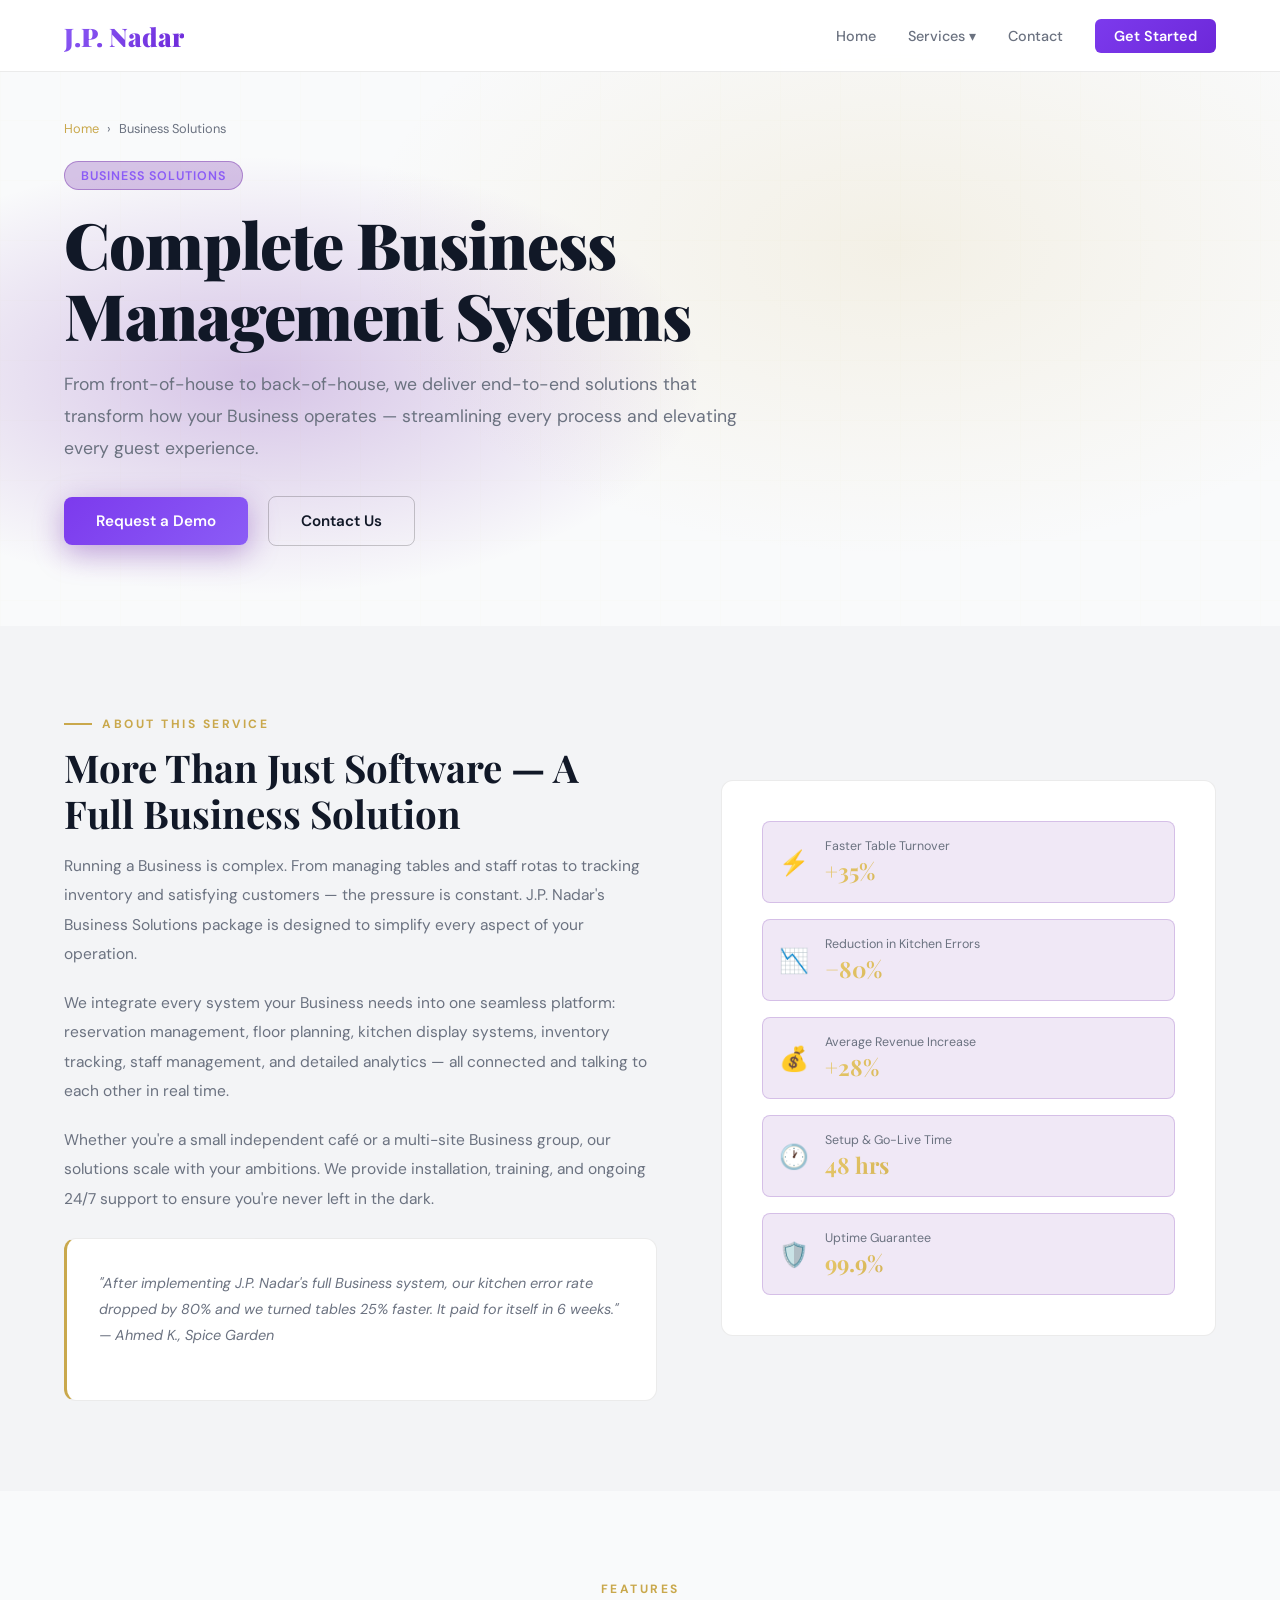
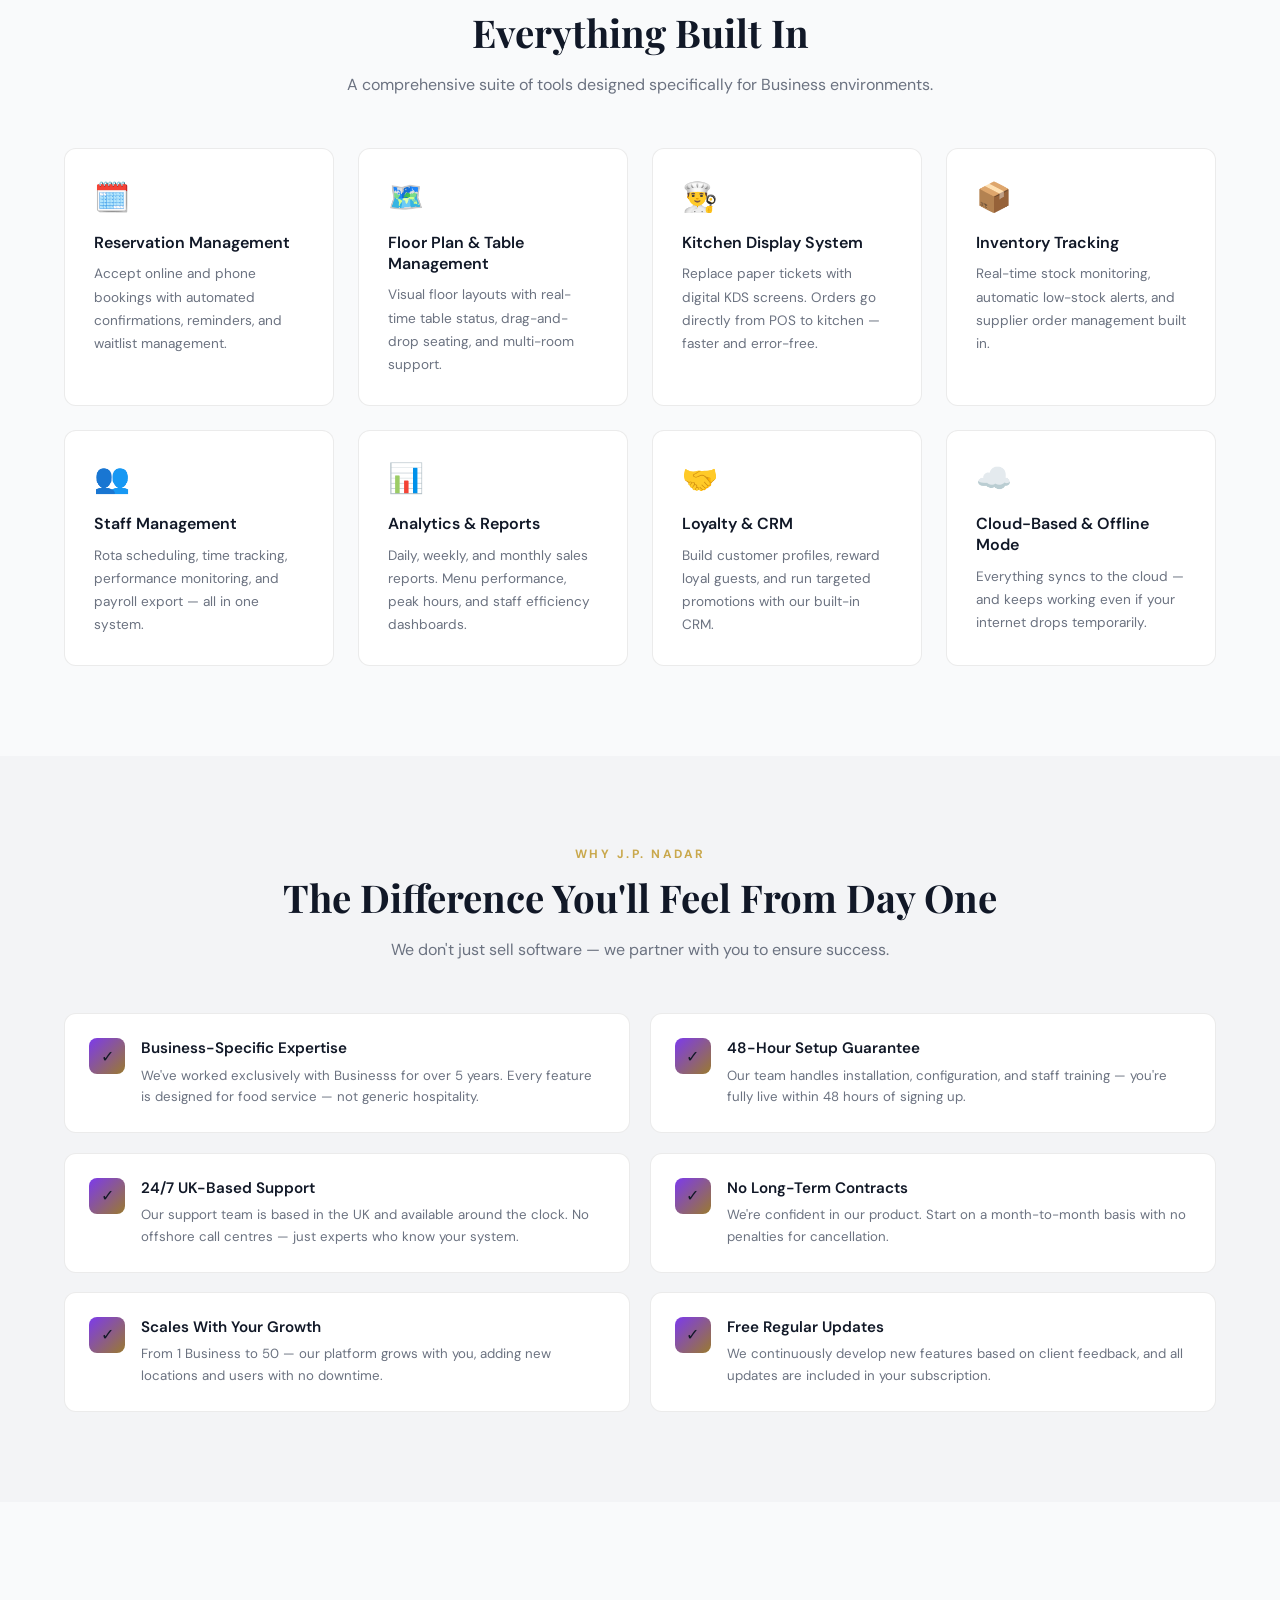
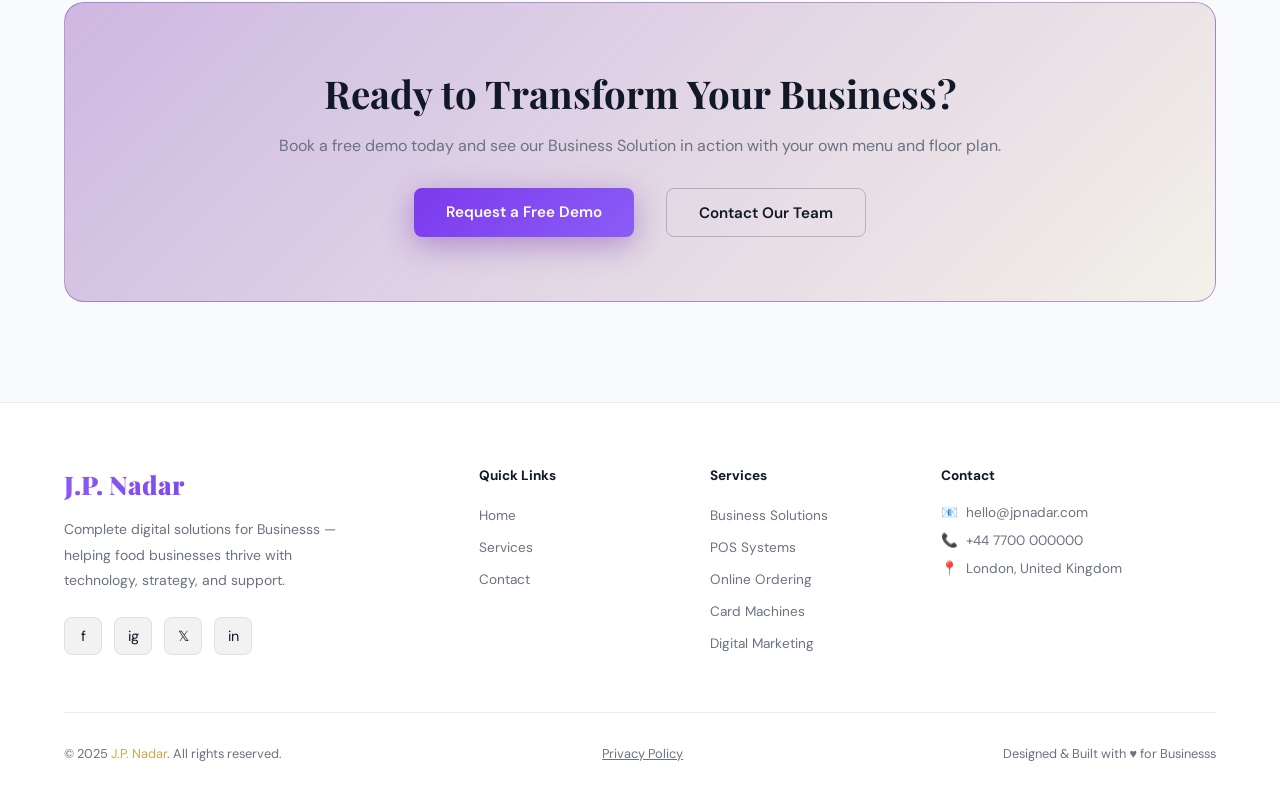
==== Business-solutions.html @ 86907c16 "feat: final updates and fixes" ====
<!DOCTYPE html>
<html lang="en">
<head>
  <meta charset="UTF-8" />
  <meta name="viewport" content="width=device-width, initial-scale=1.0" />
  <title>Business Solutions | J.P. Nadar</title>
  <meta name="description" content="J.P. Nadar provides complete Business management solutions — streamline operations, cut costs and delight customers." />
  <meta name="keywords" content="Business management system, Business solutions, Business software UK" />
  <link rel="preconnect" href="https://fonts.googleapis.com" />
  <link rel="preconnect" href="https://fonts.gstatic.com" crossorigin />
  <link href="https://fonts.googleapis.com/css2?family=Playfair+Display:wght@700;900&family=DM+Sans:wght@300;400;500;600&display=swap" rel="stylesheet" />
  <link rel="stylesheet" href="style-sub.css" />
</head>
<body>
<nav id="navbar">
  <a href="index.html" class="logo">J.P. Nadar</a>
  <ul class="nav-links">
    <li><a href="index.html">Home</a></li>
    <li class="dropdown">
      <a href="#">Services ▾</a>
      <div class="dropdown-menu">
        <a href="Business-solutions.html">🍽️ Business Solutions</a>
        <a href="pos-systems.html">🖥️ POS Systems</a>
        <a href="online-ordering.html">📱 Online Ordering</a>
        <a href="card-machines.html">💳 Card Machines</a>
        <a href="digital-marketing.html">📣 Digital Marketing</a>
      </div>
    </li>
    <li><a href="index.html#contact">Contact</a></li>
    <li><a href="index.html#contact" class="nav-cta">Get Started</a></li>
  </ul>
  <div class="hamburger" onclick="toggleMenu()" id="hamburger">
    <span></span><span></span><span></span>
  </div>
</nav>

<div class="mobile-menu" id="mobileMenu">
  <a href="index.html">Home</a>
  
  <div style="padding: 15px 0 5px 0; color: #C9A84C; font-size: 0.75rem; font-weight: 700; text-transform: uppercase; letter-spacing: 1px;">Our Services</div>
  
  <a href="Business-solutions.html" class="mobile-sub-link" style="color: #C9A84C !important;">🍽️ Business Solutions</a>
  <a href="pos-systems.html" class="mobile-sub-link">🖥️ POS Systems</a>
  <a href="online-ordering.html" class="mobile-sub-link">📱 Online Ordering</a> 
  <a href="card-machines.html" class="mobile-sub-link">💳 Card Machines</a>
  <a href="digital-marketing.html" class="mobile-sub-link">📣 Digital Marketing</a>
  
  <a href="index.html#contact">Contact</a>
</div>

<!-- HERO -->
<section class="page-hero">
  <div class="page-hero-bg"></div><div class="page-hero-grid"></div>
  <div class="page-hero-content">
    <div class="breadcrumb"><a href="index.html">Home</a> › <span>Business Solutions</span></div>
    <div class="service-tag">Business Solutions</div>
    <h1>Complete Business Management Systems</h1>
    <p class="hero-sub">From front-of-house to back-of-house, we deliver end-to-end solutions that transform how your Business operates — streamlining every process and elevating every guest experience.</p>
    <a href="index.html#contact" class="btn-primary">Request a Demo</a>
    <a href="index.html#contact" class="btn-outline">Contact Us</a>
  </div>
</section>

<!-- DESCRIPTION -->
<section class="desc">
  <div class="desc-grid">
    <div class="desc-text">
      <div class="section-label">About This Service</div>
      <h2 class="section-title">More Than Just Software — A Full Business Solution</h2>
      <p>Running a Business is complex. From managing tables and staff rotas to tracking inventory and satisfying customers — the pressure is constant. J.P. Nadar's Business Solutions package is designed to simplify every aspect of your operation.</p>
      <p>We integrate every system your Business needs into one seamless platform: reservation management, floor planning, kitchen display systems, inventory tracking, staff management, and detailed analytics — all connected and talking to each other in real time.</p>
      <p>Whether you're a small independent café or a multi-site Business group, our solutions scale with your ambitions. We provide installation, training, and ongoing 24/7 support to ensure you're never left in the dark.</p>
      <div class="highlight-box"><p>"After implementing J.P. Nadar's full Business system, our kitchen error rate dropped by 80% and we turned tables 25% faster. It paid for itself in 6 weeks." — Ahmed K., Spice Garden</p></div>
    </div>
    <div class="desc-visual">
      <div class="metric-item"><div class="metric-icon">⚡</div><div><div class="metric-label">Faster Table Turnover</div><div class="metric-val">+35%</div></div></div>
      <div class="metric-item"><div class="metric-icon">📉</div><div><div class="metric-label">Reduction in Kitchen Errors</div><div class="metric-val">−80%</div></div></div>
      <div class="metric-item"><div class="metric-icon">💰</div><div><div class="metric-label">Average Revenue Increase</div><div class="metric-val">+28%</div></div></div>
      <div class="metric-item"><div class="metric-icon">🕐</div><div><div class="metric-label">Setup & Go-Live Time</div><div class="metric-val">48 hrs</div></div></div>
      <div class="metric-item"><div class="metric-icon">🛡️</div><div><div class="metric-label">Uptime Guarantee</div><div class="metric-val">99.9%</div></div></div>
    </div>
  </div>
</section>

<!-- FEATURES -->
<section class="features">
  <div class="text-center">
    <div class="section-label">Features</div>
    <h2 class="section-title">Everything Built In</h2>
    <p class="section-sub">A comprehensive suite of tools designed specifically for Business environments.</p>
  </div>
  <div class="features-grid">
    <div class="feature-card"><div class="feature-icon">🗓️</div><h3>Reservation Management</h3><p>Accept online and phone bookings with automated confirmations, reminders, and waitlist management.</p></div>
    <div class="feature-card"><div class="feature-icon">🗺️</div><h3>Floor Plan & Table Management</h3><p>Visual floor layouts with real-time table status, drag-and-drop seating, and multi-room support.</p></div>
    <div class="feature-card"><div class="feature-icon">👨‍🍳</div><h3>Kitchen Display System</h3><p>Replace paper tickets with digital KDS screens. Orders go directly from POS to kitchen — faster and error-free.</p></div>
    <div class="feature-card"><div class="feature-icon">📦</div><h3>Inventory Tracking</h3><p>Real-time stock monitoring, automatic low-stock alerts, and supplier order management built in.</p></div>
    <div class="feature-card"><div class="feature-icon">👥</div><h3>Staff Management</h3><p>Rota scheduling, time tracking, performance monitoring, and payroll export — all in one system.</p></div>
    <div class="feature-card"><div class="feature-icon">📊</div><h3>Analytics & Reports</h3><p>Daily, weekly, and monthly sales reports. Menu performance, peak hours, and staff efficiency dashboards.</p></div>
    <div class="feature-card"><div class="feature-icon">🤝</div><h3>Loyalty & CRM</h3><p>Build customer profiles, reward loyal guests, and run targeted promotions with our built-in CRM.</p></div>
    <div class="feature-card"><div class="feature-icon">☁️</div><h3>Cloud-Based & Offline Mode</h3><p>Everything syncs to the cloud — and keeps working even if your internet drops temporarily.</p></div>
  </div>
</section>

<!-- WHY US -->
<section class="why-us">
  <div class="text-center">
    <div class="section-label">Why J.P. Nadar</div>
    <h2 class="section-title">The Difference You'll Feel From Day One</h2>
    <p class="section-sub">We don't just sell software — we partner with you to ensure success.</p>
  </div>
  <div class="why-grid">
    <div class="why-item"><div class="why-check">✓</div><div><h4>Business-Specific Expertise</h4><p>We've worked exclusively with Businesss for over 5 years. Every feature is designed for food service — not generic hospitality.</p></div></div>
    <div class="why-item"><div class="why-check">✓</div><div><h4>48-Hour Setup Guarantee</h4><p>Our team handles installation, configuration, and staff training — you're fully live within 48 hours of signing up.</p></div></div>
    <div class="why-item"><div class="why-check">✓</div><div><h4>24/7 UK-Based Support</h4><p>Our support team is based in the UK and available around the clock. No offshore call centres — just experts who know your system.</p></div></div>
    <div class="why-item"><div class="why-check">✓</div><div><h4>No Long-Term Contracts</h4><p>We're confident in our product. Start on a month-to-month basis with no penalties for cancellation.</p></div></div>
    <div class="why-item"><div class="why-check">✓</div><div><h4>Scales With Your Growth</h4><p>From 1 Business to 50 — our platform grows with you, adding new locations and users with no downtime.</p></div></div>
    <div class="why-item"><div class="why-check">✓</div><div><h4>Free Regular Updates</h4><p>We continuously develop new features based on client feedback, and all updates are included in your subscription.</p></div></div>
  </div>
</section>

<!-- CTA -->
<section class="cta-section">
  <div class="cta-box">
    <h2>Ready to Transform Your Business?</h2>
    <p>Book a free demo today and see our Business Solution in action with your own menu and floor plan.</p>
    <div class="cta-btns">
      <a href="index.html#contact" class="btn-primary">Request a Free Demo</a>
      <a href="index.html#contact" class="btn-outline">Contact Our Team</a>
    </div>
  </div>
</section>

<!-- FOOTER -->
<footer>
  <div class="footer-grid">
    <div class="footer-brand">
      <a href="index.html" class="logo">J.P. Nadar</a>
      <p>Complete digital solutions for Businesss — helping food businesses thrive with technology, strategy, and support.</p>
      <div class="footer-social">
        <a class="social-icon" href="#" aria-label="Facebook">f</a>
        <a class="social-icon" href="#" aria-label="Instagram">ig</a>
        <a class="social-icon" href="#" aria-label="Twitter">𝕏</a>
        <a class="social-icon" href="#" aria-label="LinkedIn">in</a>
      </div>
    </div>
    <div class="footer-col">
      <h4>Quick Links</h4>
      <ul>
        <li><a href="index.html">Home</a></li>
        <li><a href="#services">Services</a></li>
        <li><a href="#contact">Contact</a></li>
      </ul>
    </div>
    <div class="footer-col">
      <h4>Services</h4>
      <ul>
        <li><a href="Business-solutions.html">Business Solutions</a></li>
        <li><a href="pos-systems.html">POS Systems</a></li>
        <li><a href="online-ordering.html">Online Ordering</a></li>
        <li><a href="card-machines.html">Card Machines</a></li>
        <li><a href="digital-marketing.html">Digital Marketing</a></li>
      </ul>
    </div>
    <div class="footer-col">
      <h4>Contact</h4>
      <ul class="footer-contact">
        <li><span>📧</span><span>hello@jpnadar.com</span></li>
        <li><span>📞</span><span>+44 7700 000000</span></li>
        <li><span>📍</span><span>London, United Kingdom</span></li>
      </ul>
    </div>
  </div>
  <div class="footer-bottom">
    <p>© 2025 <span class="gold-line">J.P. Nadar</span>. All rights reserved.</p>
    <p><a href="privacy-policy.html" style="color: var(--text-muted); text-decoration: underline;">Privacy Policy</a></p>
    <p>Designed & Built with ♥ for Businesss</p>
  </div>
</footer>
</body>
</html>


<script>
  function toggleMenu() {
    document.getElementById('mobileMenu').classList.toggle('open');
  }

  // Change nav background on scroll
  window.addEventListener('scroll', () => {
    const nav = document.getElementById('navbar');
    if (window.scrollY > 40) {
      nav.style.background = 'rgba(255,255,255,0.98)';
    } else {
      nav.style.background = 'rgba(255,255,255,0.92)';
    }
  });
</script>
---- style-sub.css ----
:root{--gold:#C9A84C;--gold-light:#E8C96A;--gold-dark:#9A7A2E;--purple:#7C3AED;--purple-light:#8B5CF6;--purple-mid:#6D28D9;--bg-dark:#F9FAFB;--bg-card:#FFFFFF;--bg-section:#F3F4F6;--text-white:#111827;--text-muted:#6B7280;--border:rgba(0,0,0,0.08);--radius:12px;}
    *,*::before,*::after{box-sizing:border-box;margin:0;padding:0;}html{scroll-behavior:smooth;}body{font-family:'DM Sans',sans-serif;background:var(--bg-dark);color:var(--text-white);overflow-x:hidden;}a{text-decoration:none;color:inherit;}
    nav{position:fixed;top:0;left:0;right:0;z-index:1000;display:flex;align-items:center;justify-content:space-between;padding:0 5%;height:72px;background:rgba(255,255,255,0.95);backdrop-filter:blur(18px);border-bottom:1px solid var(--border);}
    .logo{font-family:'Playfair Display',serif;font-size:1.6rem;font-weight:900;background:linear-gradient(135deg,var(--purple-light),var(--purple-mid));-webkit-background-clip:text;background-clip:text;-webkit-text-fill-color:transparent;}
    .nav-links{display:flex;align-items:center;gap:2rem;list-style:none;}.nav-links a{font-size:0.9rem;font-weight:500;color:var(--text-muted);transition:color 0.2s;}.nav-links a:hover{color:var(--text-white);}
    .dropdown{position:relative;}.dropdown-menu{display:none;position:absolute;top:100%;left:50%;transform:translateX(-50%);background:var(--bg-card);border:1px solid var(--border);border-radius:var(--radius);padding:0.5rem 0;min-width:220px;box-shadow:0 20px 60px rgba(0,0,0,0.5);}.dropdown:hover .dropdown-menu{display:block;}.dropdown-menu a{display:block;padding:0.65rem 1.2rem;font-size:0.875rem;color:var(--text-muted);transition:all 0.15s;}.dropdown-menu a:hover{color:var(--gold);background:rgba(201,168,76,0.07);padding-left:1.5rem;}
    .nav-cta{background:linear-gradient(135deg,var(--purple),var(--purple-mid));color:#fff !important;padding:0.5rem 1.2rem;border-radius:6px;font-weight:600 !important;}
    .hamburger{display:none;flex-direction:column;gap:5px;cursor:pointer;}.hamburger span{width:24px;height:2px;background:var(--text-white);border-radius:2px;}
    .mobile-menu{display:none;position:fixed;top:72px;left:0;right:0;background:var(--bg-card);padding:1.5rem 5%;border-bottom:1px solid var(--border);z-index:999;}.mobile-menu.open{display:block;}.mobile-menu a{display:block;padding:0.8rem 0;border-bottom:1px solid var(--border);color:var(--text-muted);}
    .page-hero{min-height:55vh;display:flex;align-items:center;padding:120px 5% 80px;position:relative;overflow:hidden;background:radial-gradient(ellipse 60% 70% at 70% 40%,rgba(201,168,76,0.12) 0%,transparent 70%),radial-gradient(ellipse 50% 50% at 20% 60%,rgba(107,33,168,0.25) 0%,transparent 70%);}
    .page-hero-grid{position:absolute;inset:0;opacity:0.03;background-image:linear-gradient(rgba(201,168,76,0.5) 1px,transparent 1px),linear-gradient(90deg,rgba(201,168,76,0.5) 1px,transparent 1px);background-size:60px 60px;}
    .page-hero-content{position:relative;z-index:1;max-width:700px;}
    .breadcrumb{font-size:0.8rem;color:var(--text-muted);margin-bottom:1.5rem;display:flex;align-items:center;gap:8px;}.breadcrumb a{color:var(--gold);}
    .service-tag{display:inline-block;background:rgba(107,33,168,0.25);border:1px solid rgba(107,33,168,0.4);color:var(--purple-light);padding:0.35rem 1rem;border-radius:50px;font-size:0.78rem;font-weight:600;letter-spacing:1px;text-transform:uppercase;margin-bottom:1.2rem;}
    h1{font-family:'Playfair Display',serif;font-size:clamp(2.4rem,5vw,4.5rem);font-weight:900;line-height:1.1;letter-spacing:-1px;margin-bottom:1.2rem;}
    .hero-sub{font-size:1.1rem;color:var(--text-muted);line-height:1.8;margin-bottom:2rem;}
    .btn-primary{background:linear-gradient(135deg,var(--purple),var(--purple-light));color:#fff;padding:0.85rem 2rem;border-radius:8px;font-weight:600;font-size:0.95rem;border:none;cursor:pointer;display:inline-block;transition:transform 0.2s;box-shadow:0 8px 30px rgba(107,33,168,0.4);}.btn-primary:hover{transform:translateY(-2px);}
    .btn-outline{background:transparent;color:var(--text-white);padding:0.85rem 2rem;border-radius:8px;font-weight:600;font-size:0.95rem;border:1px solid rgba(0,0,0,0.2);cursor:pointer;display:inline-block;transition:all 0.2s;margin-left:1rem;}.btn-outline:hover{border-color:var(--gold);color:var(--gold);}
    section{padding:90px 5%;}
    .section-label{font-size:0.75rem;font-weight:700;letter-spacing:2.5px;text-transform:uppercase;color:var(--gold);margin-bottom:0.75rem;display:flex;align-items:center;gap:10px;}.section-label::before{content:'';width:28px;height:2px;background:var(--gold);flex-shrink:0;}
    .section-title{font-family:'Playfair Display',serif;font-size:clamp(1.8rem,3vw,2.8rem);font-weight:700;line-height:1.2;margin-bottom:1rem;}
    .section-sub{color:var(--text-muted);font-size:1rem;line-height:1.8;margin-bottom:2.5rem;}
    .text-center{text-align:center;}.text-center .section-label{justify-content:center;}.text-center .section-label::before{display:none;}.text-center .section-sub{margin:0 auto 2.5rem;}
    .desc{background:var(--bg-section);}.desc-grid{display:grid;grid-template-columns:1.2fr 1fr;gap:4rem;align-items:center;}
    .desc-text p{color:var(--text-muted);line-height:1.9;font-size:0.97rem;margin-bottom:1.2rem;}
    .highlight-box{background:var(--bg-card);border:1px solid var(--border);border-radius:var(--radius);padding:2rem;margin-top:1.5rem;border-left:3px solid var(--gold);}
    .highlight-box p{color:var(--text-muted);font-style:italic;font-size:0.9rem;line-height:1.8;}
    .desc-visual{background:var(--bg-card);border:1px solid var(--border);border-radius:var(--radius);padding:2.5rem;display:flex;flex-direction:column;gap:1rem;}
    .metric-item{display:flex;align-items:center;gap:1rem;padding:1rem;background:rgba(107,33,168,0.1);border-radius:8px;border:1px solid rgba(107,33,168,0.2);}
    .metric-icon{font-size:1.5rem;flex-shrink:0;}.metric-label{font-size:0.78rem;color:var(--text-muted);margin-bottom:2px;}
    .metric-val{font-family:'Playfair Display',serif;font-size:1.4rem;font-weight:700;background:linear-gradient(135deg,var(--gold-light),var(--gold));-webkit-background-clip:text;-webkit-text-fill-color:transparent;}
    .features{background:var(--bg-dark);}.features-grid{display:grid;grid-template-columns:repeat(auto-fit,minmax(240px,1fr));gap:1.5rem;margin-top:3rem;}
    .feature-card{background:var(--bg-card);border:1px solid var(--border);border-radius:var(--radius);padding:1.8rem;transition:all 0.3s;position:relative;overflow:hidden;}
    .feature-card::after{content:'';position:absolute;bottom:0;left:0;right:0;height:2px;background:linear-gradient(90deg,var(--purple),var(--gold));transform:scaleX(0);transform-origin:left;transition:transform 0.3s;}
    .feature-card:hover{transform:translateY(-4px);border-color:rgba(107,33,168,0.4);}.feature-card:hover::after{transform:scaleX(1);}
    .feature-icon{font-size:1.8rem;margin-bottom:1rem;}.feature-card h3{font-size:1rem;font-weight:600;margin-bottom:0.6rem;}.feature-card p{font-size:0.85rem;color:var(--text-muted);line-height:1.7;}
    .why-us{background:var(--bg-section);}.why-grid{display:grid;grid-template-columns:1fr 1fr;gap:1.2rem;margin-top:3rem;}
    .why-item{display:flex;align-items:flex-start;gap:1rem;padding:1.5rem;background:var(--bg-card);border:1px solid var(--border);border-radius:var(--radius);transition:border-color 0.3s;}.why-item:hover{border-color:rgba(201,168,76,0.4);}
    .why-check{width:36px;height:36px;border-radius:8px;background:linear-gradient(135deg,var(--purple),var(--gold-dark));display:flex;align-items:center;justify-content:center;font-size:1rem;flex-shrink:0;}
    .why-item h4{font-size:0.95rem;font-weight:600;margin-bottom:0.4rem;}.why-item p{font-size:0.83rem;color:var(--text-muted);line-height:1.65;}
    .cta-section{background:var(--bg-dark);padding:100px 5%;}
    .cta-box{background:linear-gradient(135deg,rgba(107,33,168,0.3),rgba(201,168,76,0.1));border:1px solid rgba(107,33,168,0.4);border-radius:20px;padding:4rem;text-align:center;}
    .cta-box h2{font-family:'Playfair Display',serif;font-size:clamp(1.8rem,3vw,2.8rem);margin-bottom:1rem;}
    .cta-box p{color:var(--text-muted);font-size:1rem;margin-bottom:2rem;}
    .cta-btns{display:flex;gap:1rem;justify-content:center;flex-wrap:wrap;}
    footer{background:#FFFFFF;border-top:1px solid var(--border);padding:4rem 5% 2rem;}
    .footer-grid{display:grid;grid-template-columns:2fr 1fr 1fr 1.5fr;gap:3rem;margin-bottom:3rem;}
    .footer-brand .logo{display:block;margin-bottom:1rem;}.footer-brand p{font-size:0.875rem;color:var(--text-muted);line-height:1.8;max-width:280px;}
    .footer-social{display:flex;gap:0.75rem;margin-top:1.5rem;}.social-icon{width:38px;height:38px;border-radius:8px;background:rgba(0,0,0,0.05);border:1px solid var(--border);display:flex;align-items:center;justify-content:center;font-size:0.9rem;transition:all 0.2s;cursor:pointer;}.social-icon:hover{background:var(--purple);}
    .footer-col h4{font-size:0.85rem;font-weight:700;margin-bottom:1.2rem;}.footer-col ul{list-style:none;}.footer-col ul li{margin-bottom:0.7rem;}.footer-col ul li a{font-size:0.85rem;color:var(--text-muted);transition:color 0.2s;}.footer-col ul li a:hover{color:var(--gold);}
    .footer-contact li{font-size:0.85rem;color:var(--text-muted);display:flex;gap:0.5rem;}
    .footer-bottom{border-top:1px solid var(--border);padding-top:2rem;display:flex;justify-content:space-between;align-items:center;flex-wrap:wrap;gap:1rem;}.footer-bottom p{font-size:0.8rem;color:var(--text-muted);}.gold-line{color:var(--gold);}
    @media(max-width:900px){.desc-grid{grid-template-columns:1fr;}.why-grid{grid-template-columns:1fr;}.footer-grid{grid-template-columns:1fr 1fr;}}
    @media(max-width:768px){.nav-links{display:none;}.hamburger{display:flex;}.footer-grid{grid-template-columns:1fr;}.footer-bottom{flex-direction:column;text-align:center;}}
    /* Fix for Desktop Dropdown Gap */
.dropdown-menu::before {
  content: "";
  position: absolute;
  top: -20px;
  left: 0;
  width: 100%;
  height: 20px;
  display: block;
}

/* Fix for Mobile Sub-Links */
.mobile-sub-link {
  padding-left: 1.5rem !important;
  font-size: 0.85rem !important;
  color: #9999AA !important;
  border-bottom: 1px solid rgba(0,0,0,0.03) !important;
  display: block;
}

.mobile-menu.open {
  display: block !important;
  overflow-y: auto;
  max-height: calc(100vh - 72px);
}
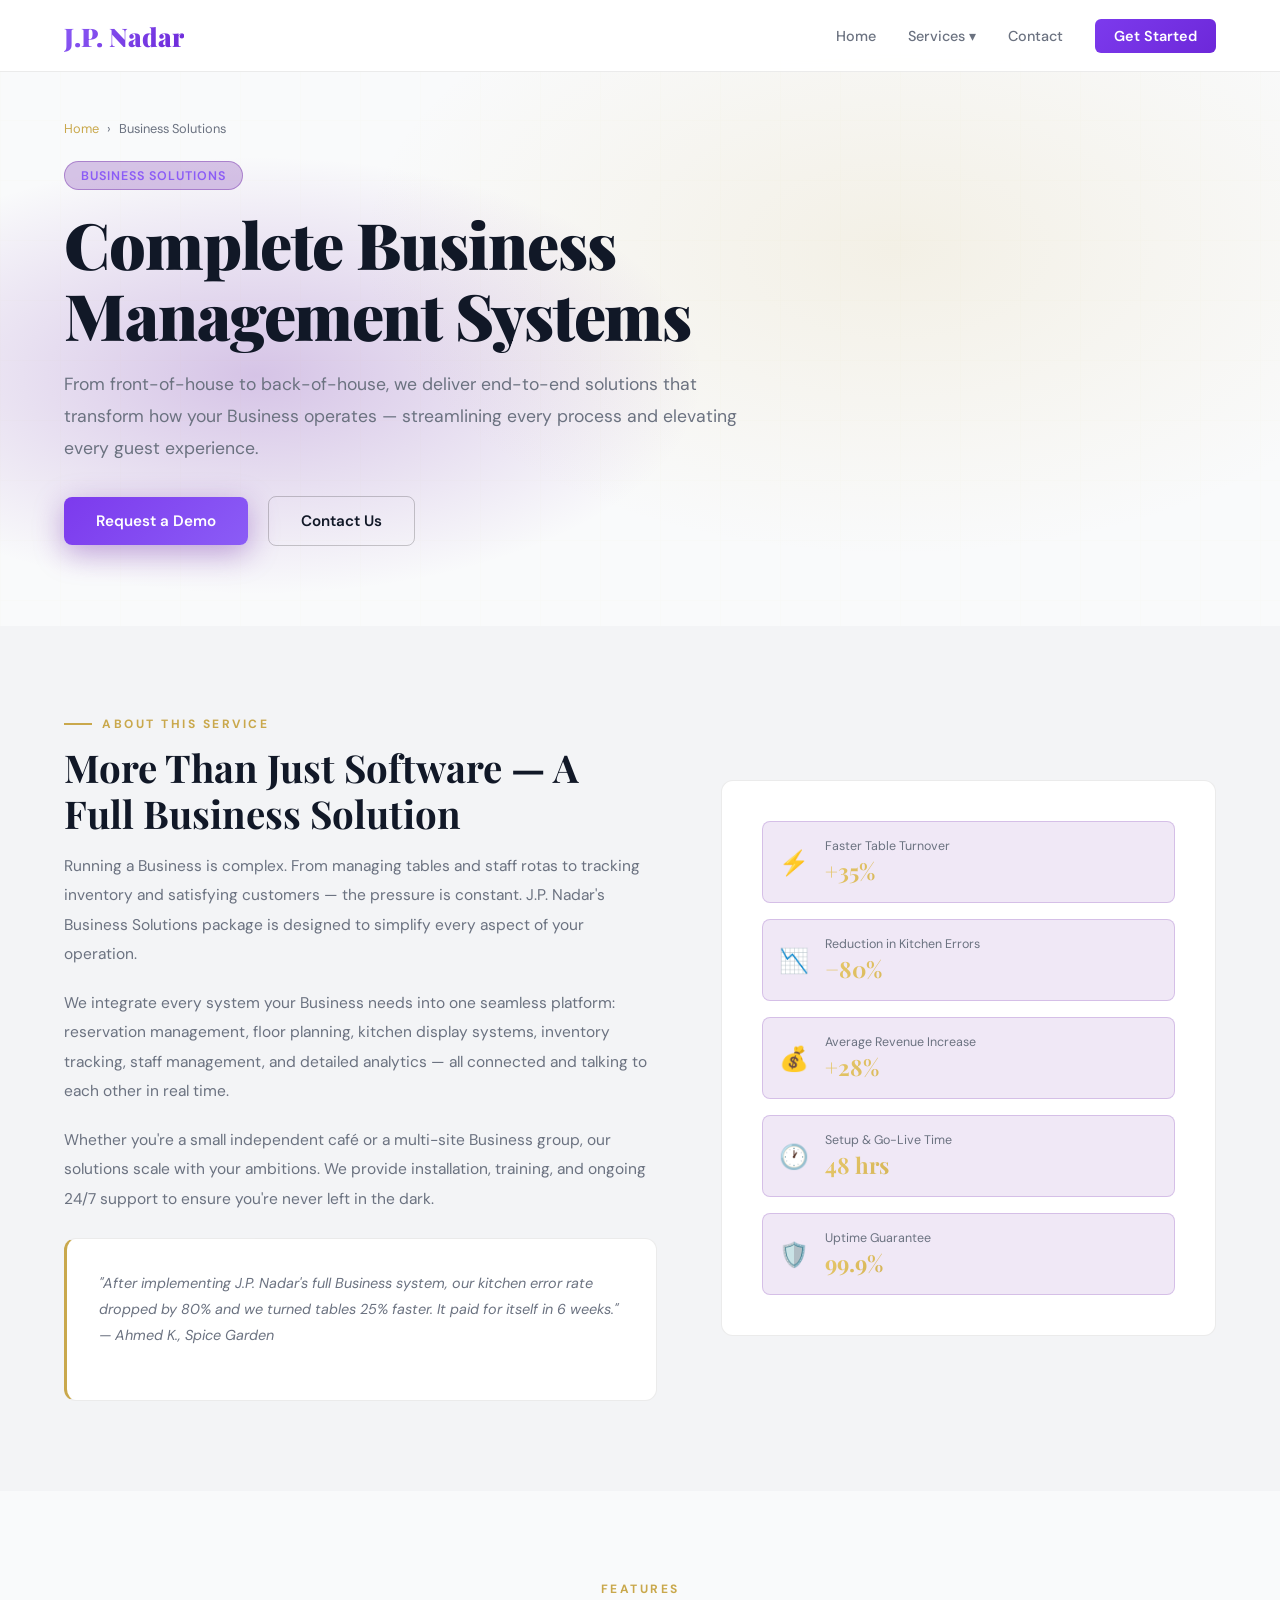
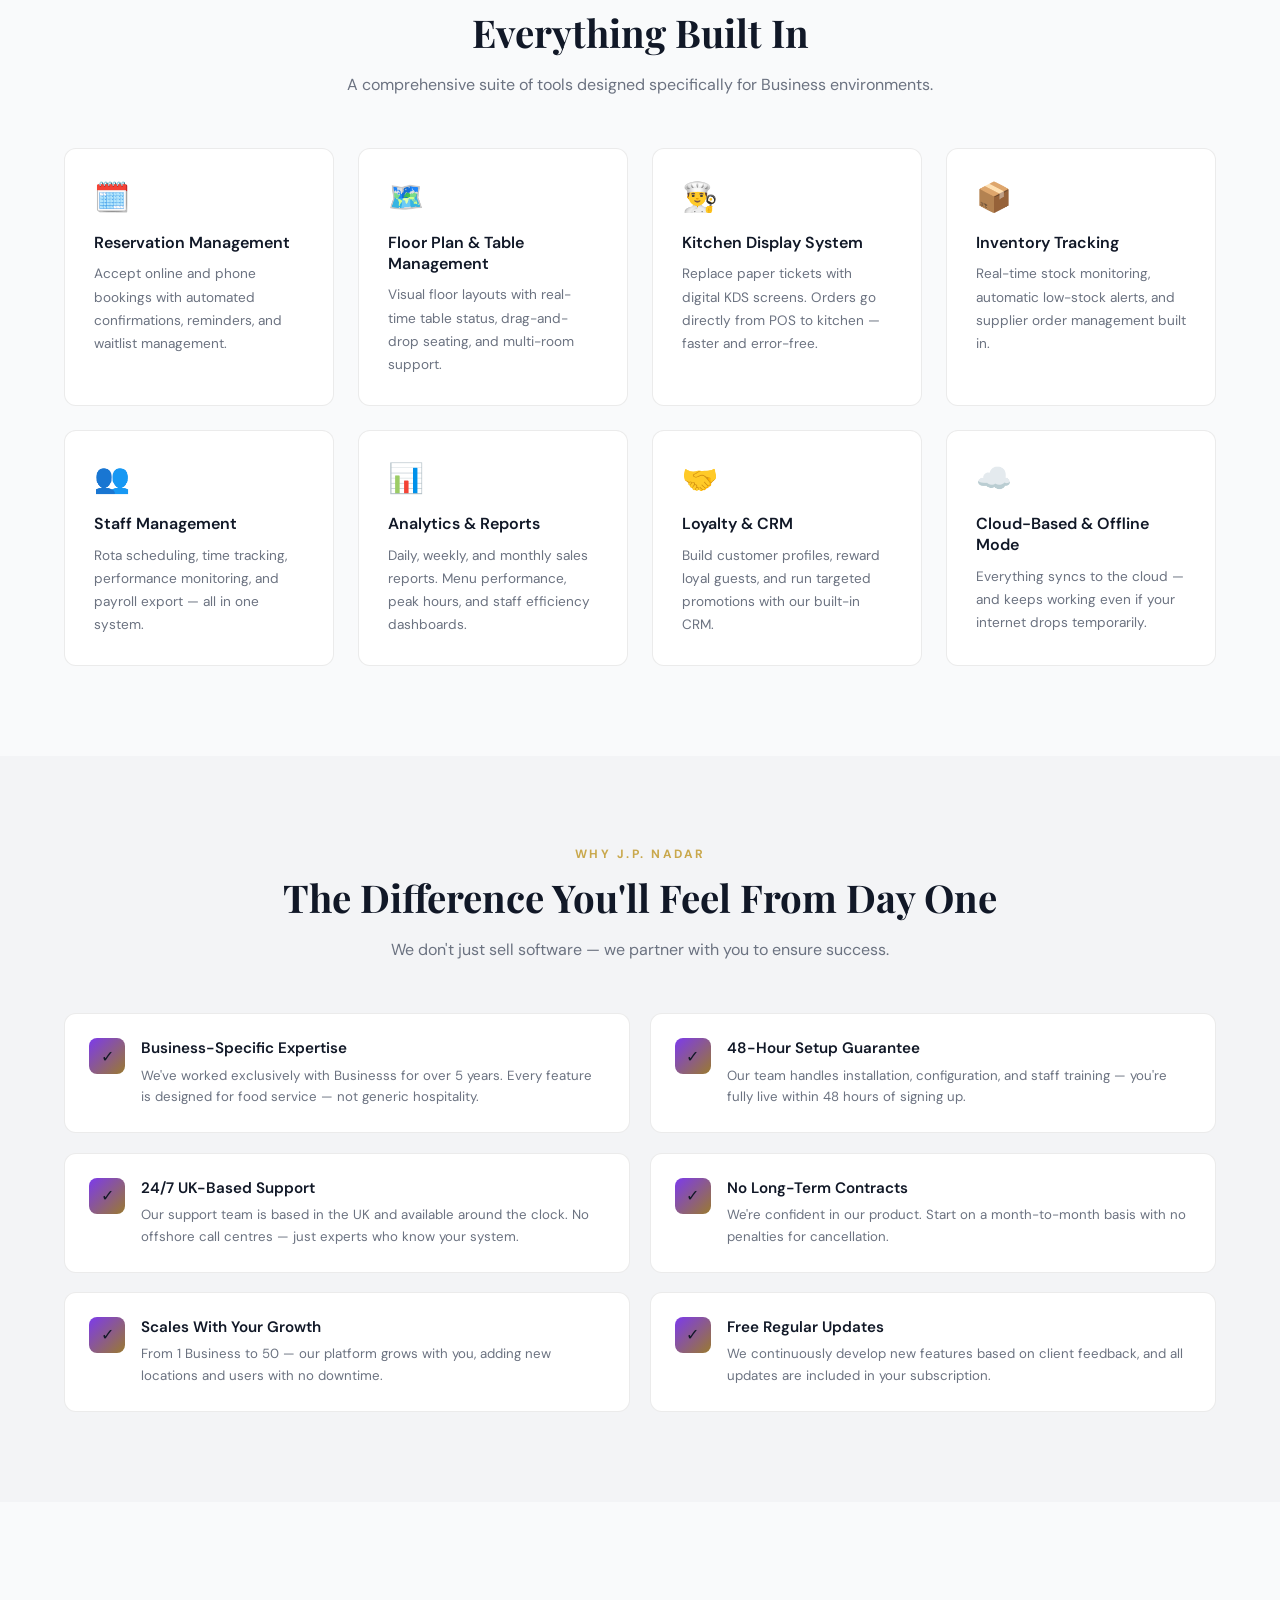
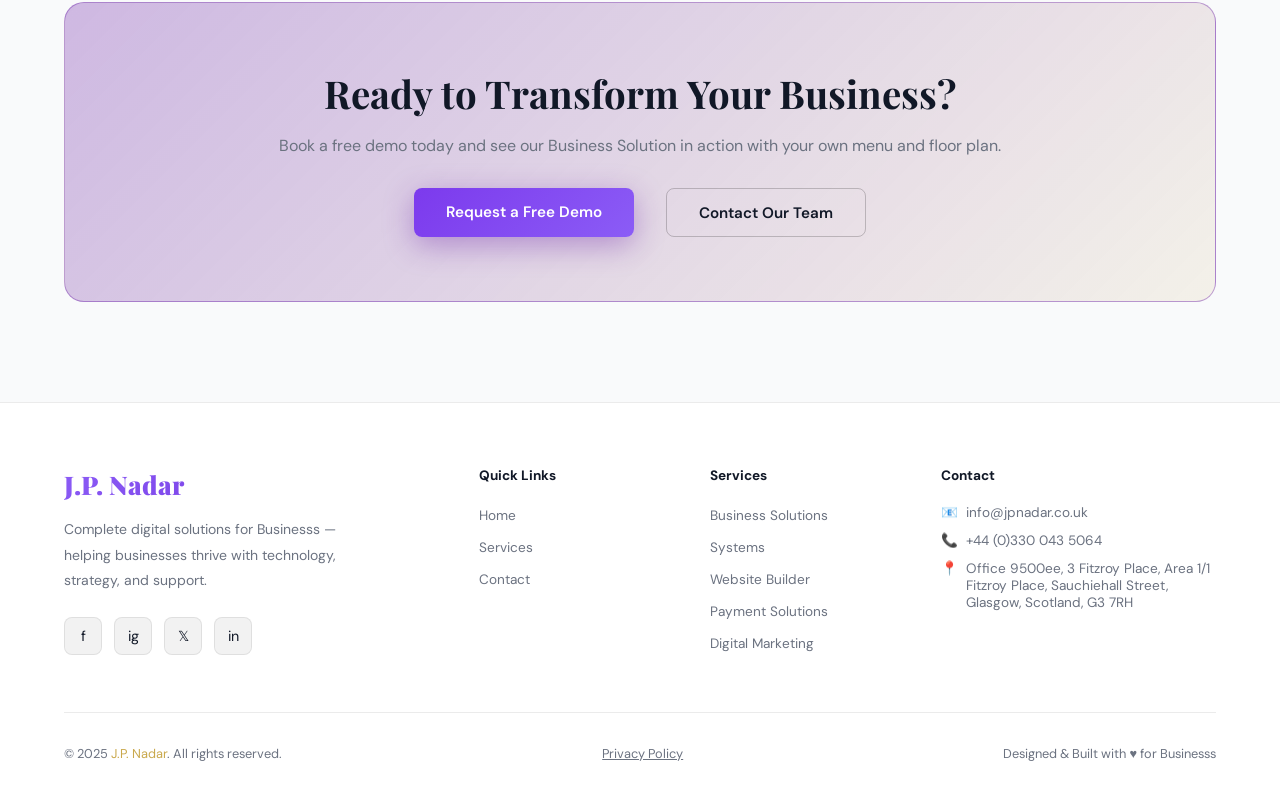
==== commit 5b6983a9: "feat: final updates and fixes" ====
--- a/Business-solutions.html
+++ b/Business-solutions.html
@@ -135,7 +135,8 @@
   <div class="footer-grid">
     <div class="footer-brand">
       <a href="index.html" class="logo">J.P. Nadar</a>
-      <p>Complete digital solutions for Businesss — helping food businesses thrive with technology, strategy, and support.</p>
+        <p>Complete digital solutions for Businesss — helping businesses thrive with technology, strategy, and
+          support.</p>
       <div class="footer-social">
         <a class="social-icon" href="#" aria-label="Facebook">f</a>
         <a class="social-icon" href="#" aria-label="Instagram">ig</a>
@@ -147,26 +148,27 @@
       <h4>Quick Links</h4>
       <ul>
         <li><a href="index.html">Home</a></li>
-        <li><a href="#services">Services</a></li>
-        <li><a href="#contact">Contact</a></li>
+          <li><a href="index.html#services">Services</a></li>
+          <li><a href="index.html#contact">Contact</a></li>
       </ul>
     </div>
     <div class="footer-col">
       <h4>Services</h4>
       <ul>
         <li><a href="Business-solutions.html">Business Solutions</a></li>
-        <li><a href="pos-systems.html">POS Systems</a></li>
-        <li><a href="online-ordering.html">Online Ordering</a></li>
-        <li><a href="card-machines.html">Card Machines</a></li>
+          <li><a href="systems.html">Systems</a></li>
+          <li><a href="website.html">Website Builder</a></li>
+          <li><a href="payment-solutions.html">Payment Solutions</a></li>
         <li><a href="digital-marketing.html">Digital Marketing</a></li>
       </ul>
     </div>
     <div class="footer-col">
       <h4>Contact</h4>
       <ul class="footer-contact">
-        <li><span>📧</span><span>hello@jpnadar.com</span></li>
-        <li><span>📞</span><span>+44 7700 000000</span></li>
-        <li><span>📍</span><span>London, United Kingdom</span></li>
+          <li><span>📧</span><span>info@jpnadar.co.uk</span></li>
+          <li><span>📞</span><span>+44 (0)330 043 5064</span></li>
+          <li><span>📍</span><span>Office 9500ee, 3 Fitzroy Place, Area 1/1 Fitzroy Place, Sauchiehall Street, Glasgow, Scotland, G3 7RH
+</span></li>
       </ul>
     </div>
   </div>
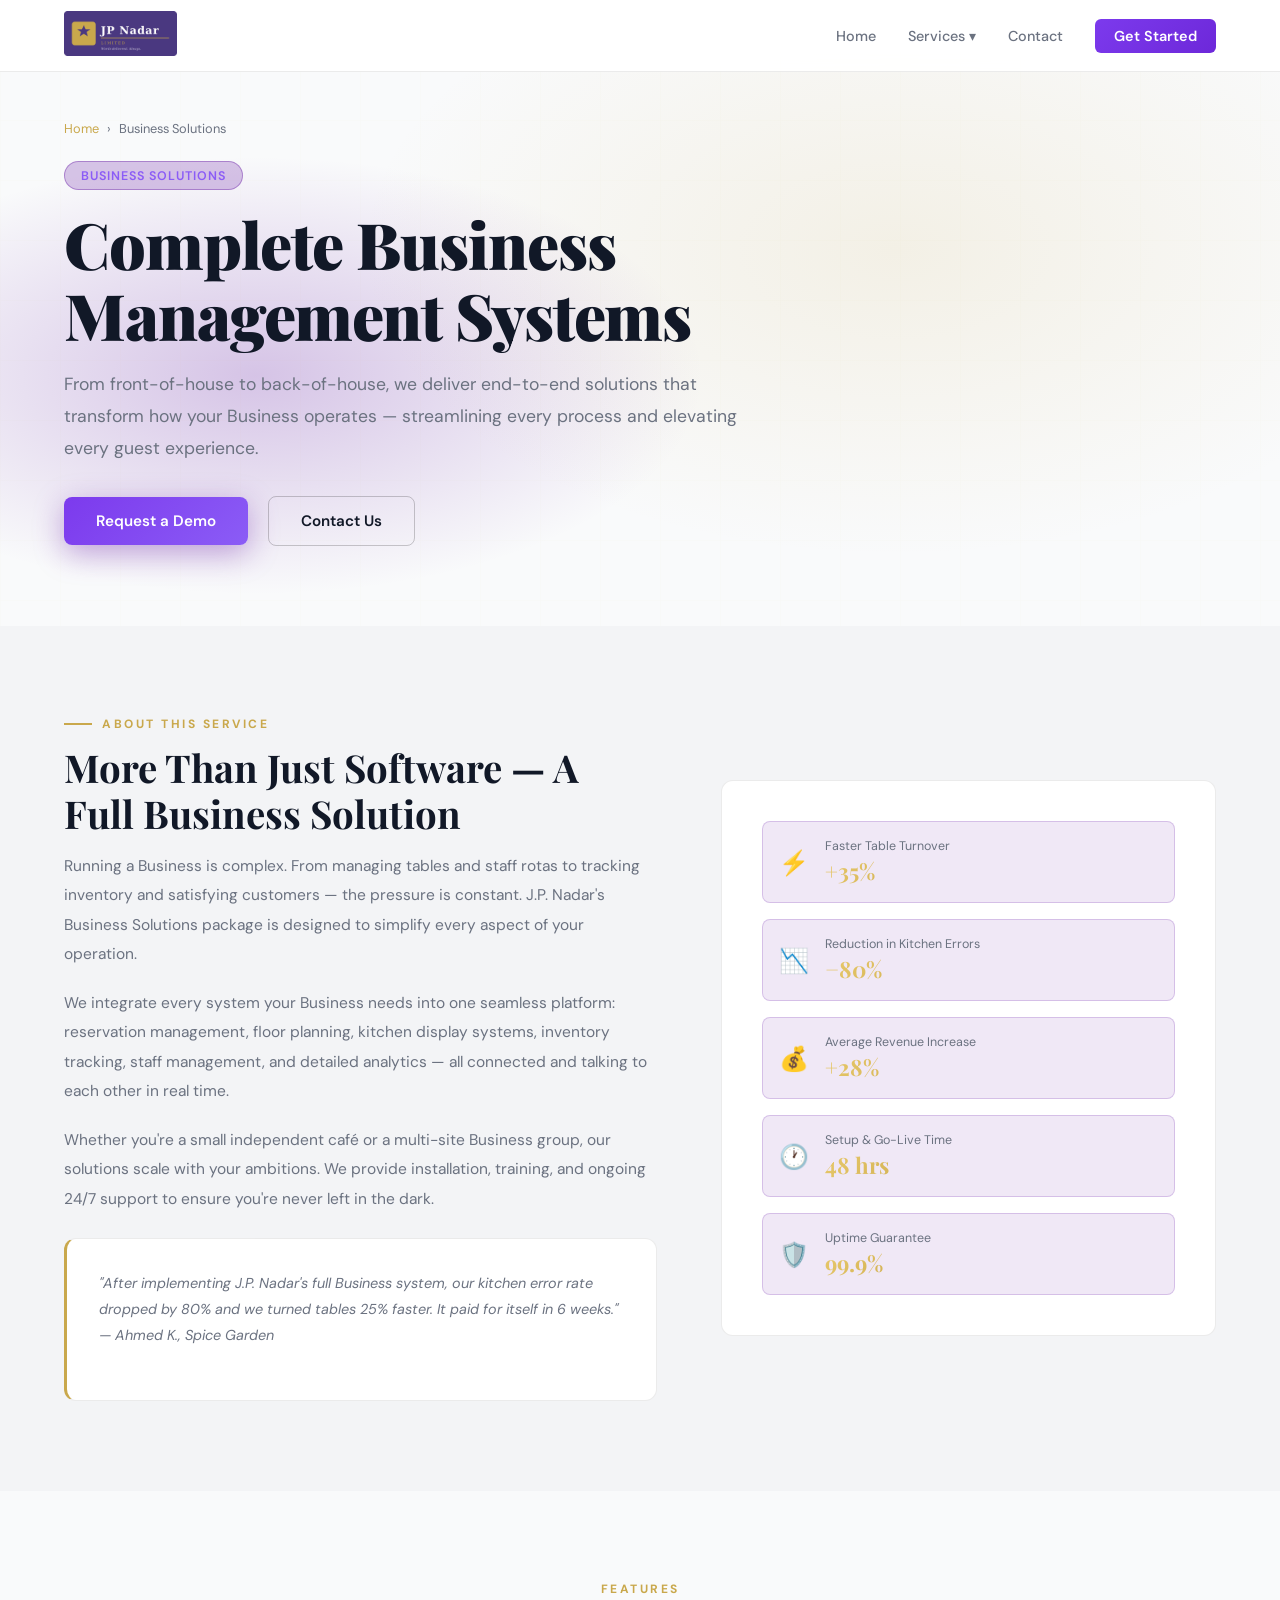
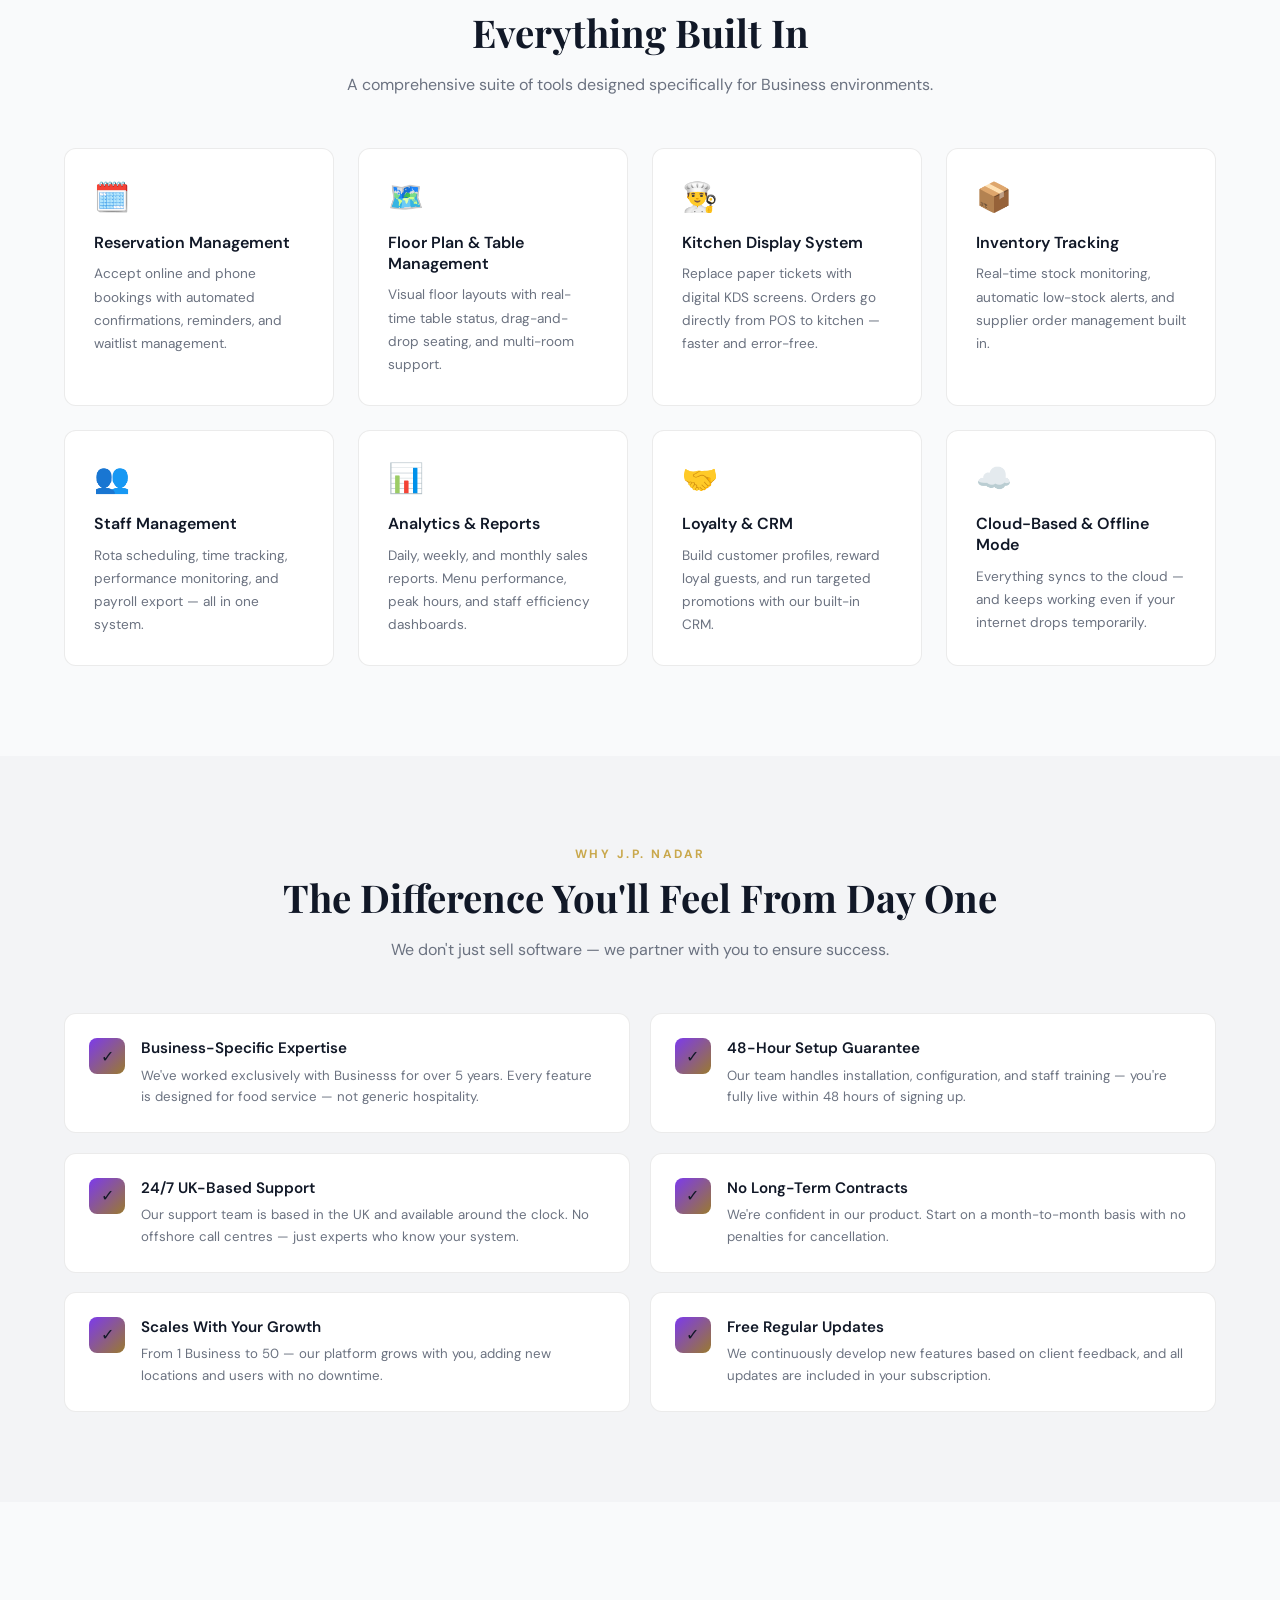
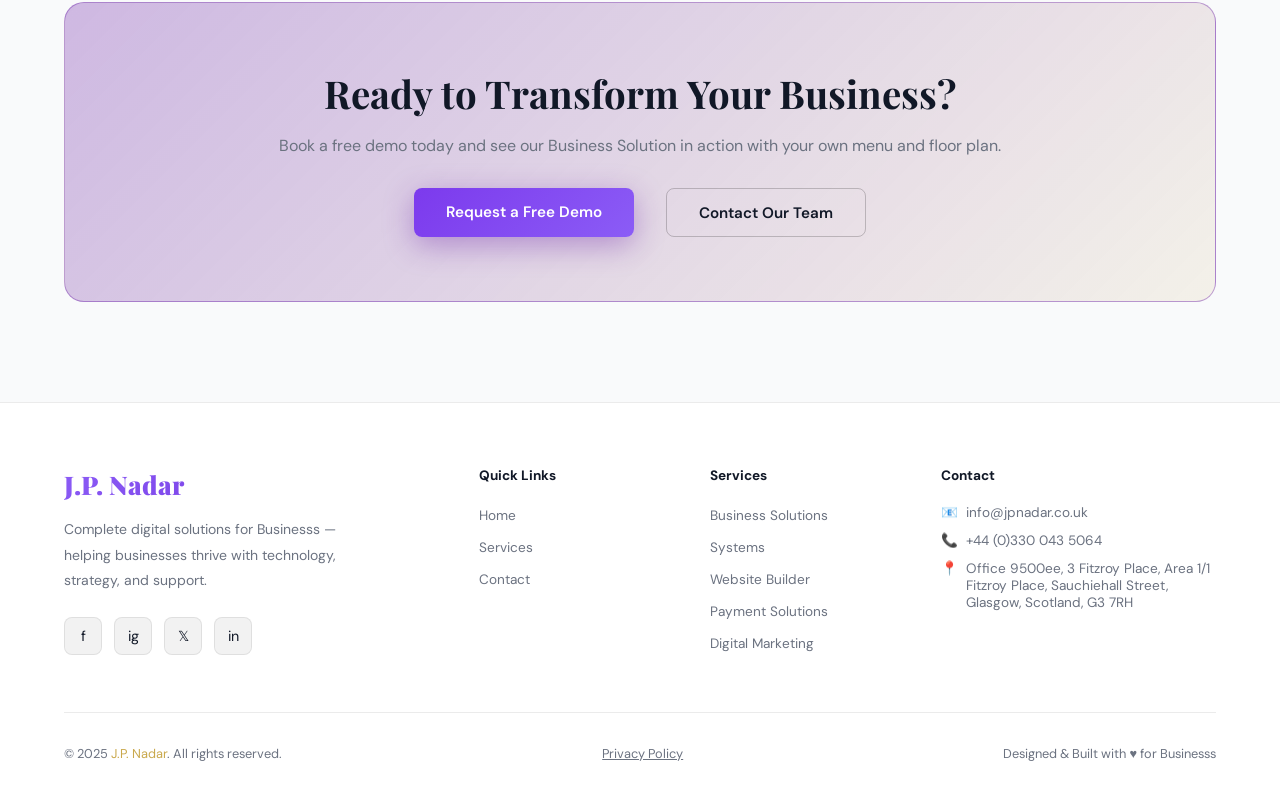
==== commit b44b3a23: "logo added" ====
--- a/Business-solutions.html
+++ b/Business-solutions.html
@@ -13,17 +13,17 @@
 </head>
 <body>
 <nav id="navbar">
-  <a href="index.html" class="logo">J.P. Nadar</a>
+  <a href="index.html" class="header-logo"><img src="images/logo.png" alt="J.P. Nadar Logo" /></a>
   <ul class="nav-links">
     <li><a href="index.html">Home</a></li>
     <li class="dropdown">
       <a href="#">Services ▾</a>
       <div class="dropdown-menu">
-        <a href="Business-solutions.html">🍽️ Business Solutions</a>
-        <a href="pos-systems.html">🖥️ POS Systems</a>
-        <a href="online-ordering.html">📱 Online Ordering</a>
-        <a href="card-machines.html">💳 Card Machines</a>
-        <a href="digital-marketing.html">📣 Digital Marketing</a>
+        <a href="Business-solutions.html">Business Solutions</a>
+        <a href="systems.html">Systems</a>
+        <a href="website.html">Website Builder</a>
+        <a href="payment-solutions.html">Payment Solutions</a>
+        <a href="digital-marketing.html">Digital Marketing</a>
       </div>
     </li>
     <li><a href="index.html#contact">Contact</a></li>
@@ -37,12 +37,12 @@
 <div class="mobile-menu" id="mobileMenu">
   <a href="index.html">Home</a>
   
-  <div style="padding: 15px 0 5px 0; color: #C9A84C; font-size: 0.75rem; font-weight: 700; text-transform: uppercase; letter-spacing: 1px;">Our Services</div>
+  <div style="padding: 15px 0 5px 0; color: var(--gold); font-size: 0.75rem; font-weight: 700; text-transform: uppercase; letter-spacing: 1px;">Our Services</div>
   
-  <a href="Business-solutions.html" class="mobile-sub-link" style="color: #C9A84C !important;">🍽️ Business Solutions</a>
-  <a href="pos-systems.html" class="mobile-sub-link">🖥️ POS Systems</a>
-  <a href="online-ordering.html" class="mobile-sub-link">📱 Online Ordering</a> 
-  <a href="card-machines.html" class="mobile-sub-link">💳 Card Machines</a>
+  <a href="Business-solutions.html" class="mobile-sub-link" style="color: var(--gold) !important;">🍽️ Business Solutions</a>
+  <a href="systems.html" class="mobile-sub-link">🖥️ Systems</a>
+  <a href="website.html" class="mobile-sub-link">📱 Website Builder</a> 
+  <a href="payment-solutions.html" class="mobile-sub-link">💳 Payment Solutions</a>
   <a href="digital-marketing.html" class="mobile-sub-link">📣 Digital Marketing</a>
   
   <a href="index.html#contact">Contact</a>
--- a/style-sub.css
+++ b/style-sub.css
@@ -2,6 +2,7 @@
     *,*::before,*::after{box-sizing:border-box;margin:0;padding:0;}html{scroll-behavior:smooth;}body{font-family:'DM Sans',sans-serif;background:var(--bg-dark);color:var(--text-white);overflow-x:hidden;}a{text-decoration:none;color:inherit;}
     nav{position:fixed;top:0;left:0;right:0;z-index:1000;display:flex;align-items:center;justify-content:space-between;padding:0 5%;height:72px;background:rgba(255,255,255,0.95);backdrop-filter:blur(18px);border-bottom:1px solid var(--border);}
     .logo{font-family:'Playfair Display',serif;font-size:1.6rem;font-weight:900;background:linear-gradient(135deg,var(--purple-light),var(--purple-mid));-webkit-background-clip:text;background-clip:text;-webkit-text-fill-color:transparent;}
+    .header-logo img{height:45px;width:auto;}
     .nav-links{display:flex;align-items:center;gap:2rem;list-style:none;}.nav-links a{font-size:0.9rem;font-weight:500;color:var(--text-muted);transition:color 0.2s;}.nav-links a:hover{color:var(--text-white);}
     .dropdown{position:relative;}.dropdown-menu{display:none;position:absolute;top:100%;left:50%;transform:translateX(-50%);background:var(--bg-card);border:1px solid var(--border);border-radius:var(--radius);padding:0.5rem 0;min-width:220px;box-shadow:0 20px 60px rgba(0,0,0,0.5);}.dropdown:hover .dropdown-menu{display:block;}.dropdown-menu a{display:block;padding:0.65rem 1.2rem;font-size:0.875rem;color:var(--text-muted);transition:all 0.15s;}.dropdown-menu a:hover{color:var(--gold);background:rgba(201,168,76,0.07);padding-left:1.5rem;}
     .nav-cta{background:linear-gradient(135deg,var(--purple),var(--purple-mid));color:#fff !important;padding:0.5rem 1.2rem;border-radius:6px;font-weight:600 !important;}
@@ -77,4 +78,3 @@
   overflow-y: auto;
   max-height: calc(100vh - 72px);
 }
-
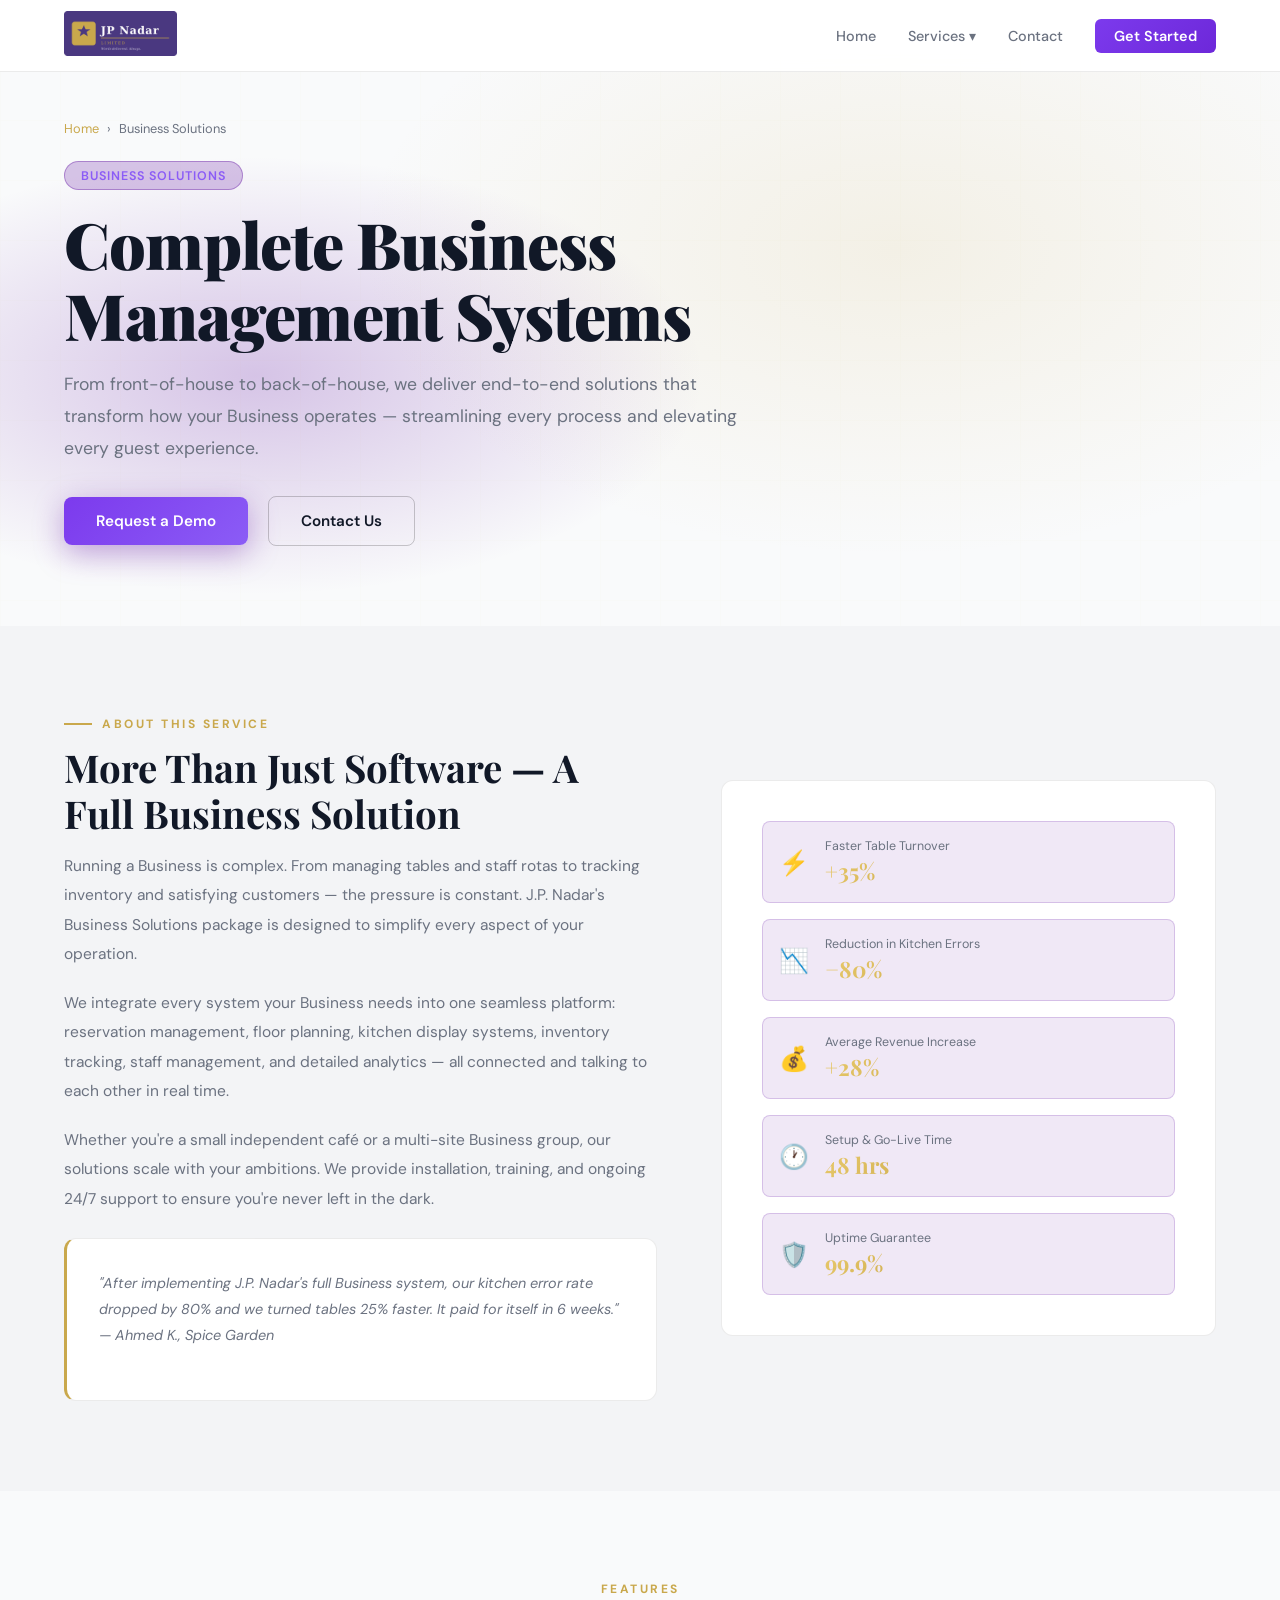
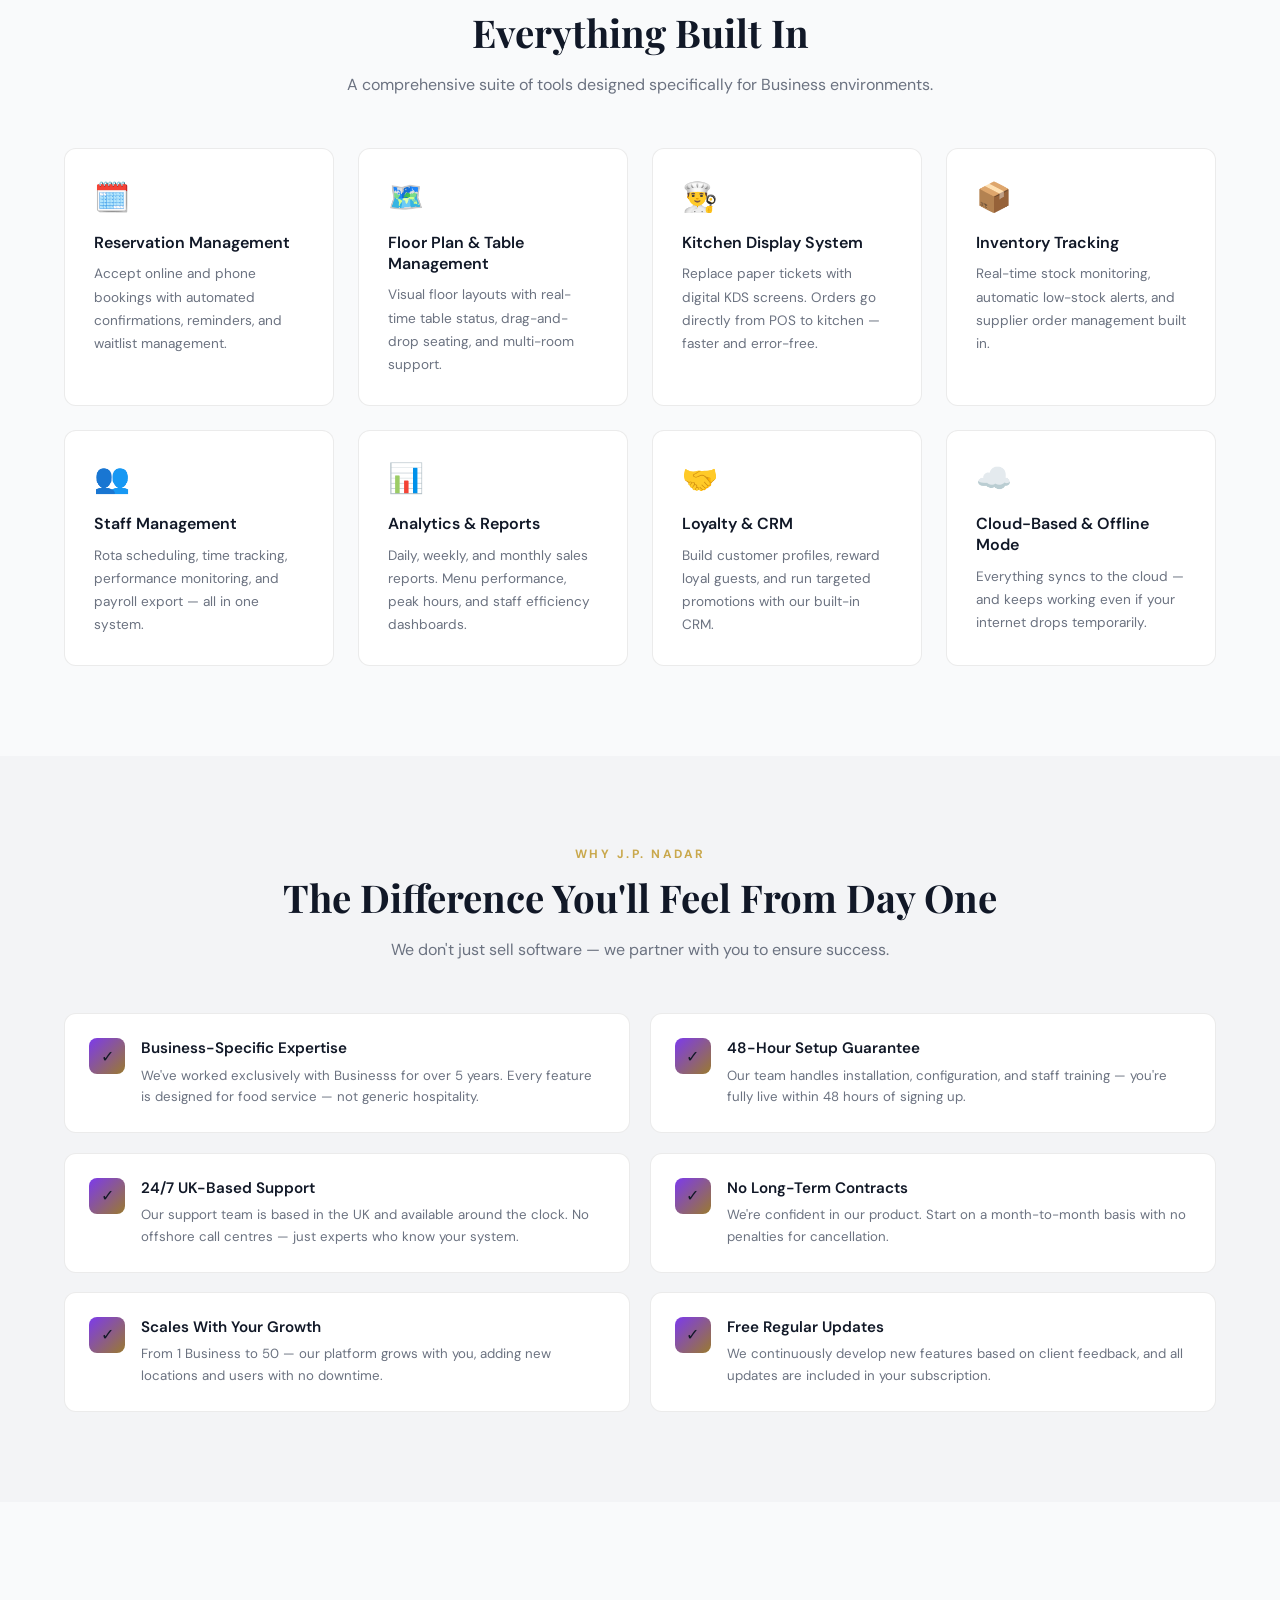
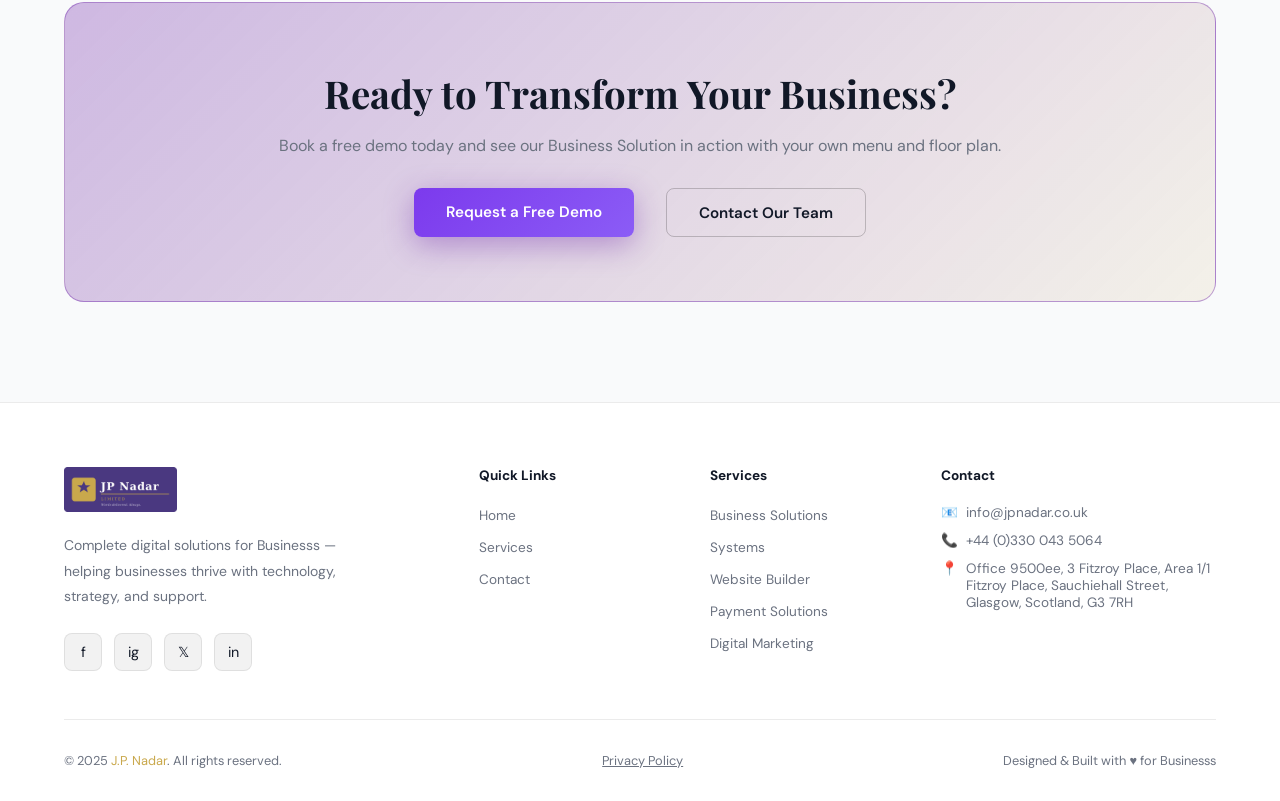
==== commit 3359628b: "fix: standardize headers, footers, and mobile menus across all pages" ====
--- a/Business-solutions.html
+++ b/Business-solutions.html
@@ -39,7 +39,7 @@
   
   <div style="padding: 15px 0 5px 0; color: var(--gold); font-size: 0.75rem; font-weight: 700; text-transform: uppercase; letter-spacing: 1px;">Our Services</div>
   
-  <a href="Business-solutions.html" class="mobile-sub-link" style="color: var(--gold) !important;">🍽️ Business Solutions</a>
+  <a href="Business-solutions.html" class="mobile-sub-link">🍽️ Business Solutions</a>
   <a href="systems.html" class="mobile-sub-link">🖥️ Systems</a>
   <a href="website.html" class="mobile-sub-link">📱 Website Builder</a> 
   <a href="payment-solutions.html" class="mobile-sub-link">💳 Payment Solutions</a>
@@ -134,7 +134,7 @@
 <footer>
   <div class="footer-grid">
     <div class="footer-brand">
-      <a href="index.html" class="logo">J.P. Nadar</a>
+      <a href="index.html" class="footer-logo"><img src="images/logo.png" alt="J.P. Nadar Logo" style="height: 45px; width: auto; margin-bottom: 1rem;" /></a>
         <p>Complete digital solutions for Businesss — helping businesses thrive with technology, strategy, and
           support.</p>
       <div class="footer-social">
